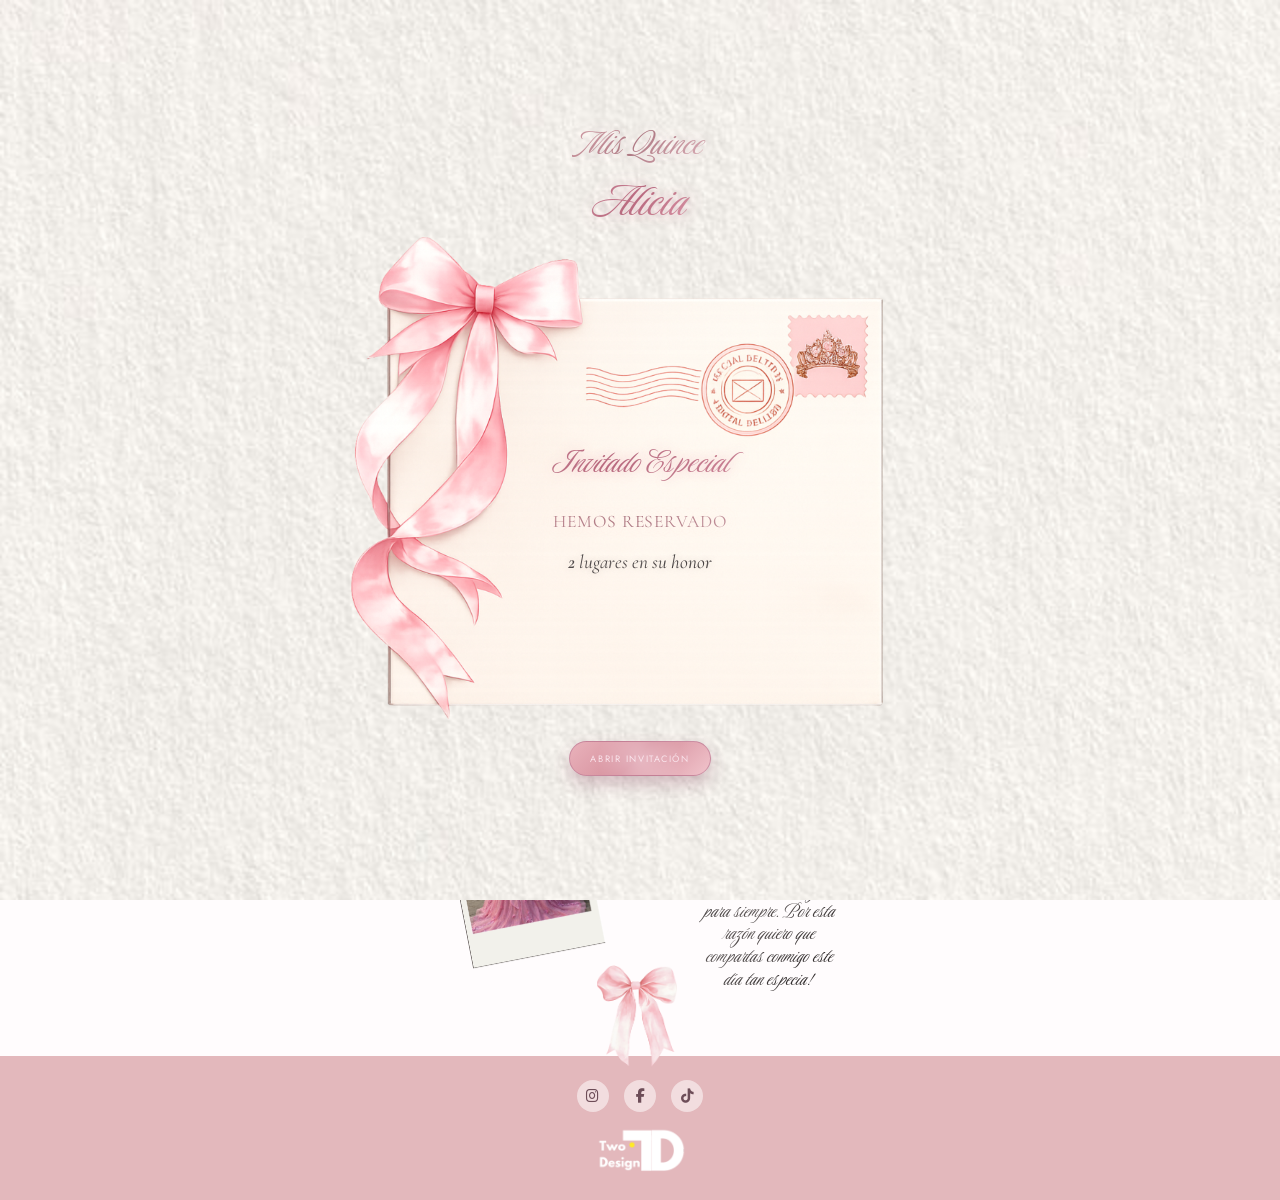
==== index.html @ 8f599be0 "first commit" ====
<!DOCTYPE html>
<html lang="es">
<head>
    <meta charset="UTF-8">
    <meta name="viewport" content="width=device-width, initial-scale=1.0">
    <meta name="author" content="Two Design">
    <title>Alicia | Quinceañera 2026</title>
    <meta property="og:title" content="Alicia | Quinceañera 2026">
    <meta property="og:description" content="Estás invitado a mis XV Años">
    <meta property="og:image" content="https://i.postimg.cc/Lsp1gb0H/XVCOQUETTE.png">
    <meta property="og:type" content="website">
    <link rel="preconnect" href="https://fonts.googleapis.com">
    <link rel="preconnect" href="https://fonts.gstatic.com" crossorigin>
    <link href="https://fonts.googleapis.com/css2?family=Cormorant:ital,wght@0,300;0,400;0,500;0,600;1,300;1,400;1,500&family=Cormorant+Garamond:ital,wght@0,400;1,400&family=Luxurious+Script&family=Libre+Baskerville:ital@0;1&family=Jost:wght@300;400;500&display=swap" rel="stylesheet">
    <link rel="stylesheet" href="https://cdnjs.cloudflare.com/ajax/libs/font-awesome/6.5.2/css/all.min.css" crossorigin="anonymous" referrerpolicy="no-referrer">
    <link rel="stylesheet" href="styles.css">
</head>
<body>
    <section class="portada" id="portada">
        <div class="portada-fondo"></div>
        <div class="portada-contenido">
            <p class="portada-subtitulo portada-subtitulo-superior">Mis Quince</p>
            <h1 class="portada-nombres">Alicia</h1>

            <button class="portada-sobre" id="sobre-abrir" type="button" aria-label="Abrir invitación">
                <img class="portada-sobre-img" src="images/ENVELOPE-COQUETTE.png" alt="Sobre de invitación">
                <span class="portada-sobre-nombre" id="portada-nombre-invitado">Invitado Especial</span>
                <span class="portada-sobre-label">Hemos reservado</span>
                <span class="portada-sobre-lugares"><span id="portada-numero-lugares">2</span> lugares en su honor</span>
            </button>

            <button class="portada-boton" id="btn-abrir">Abrir invitación</button>
        </div>
    </section>

    <main class="invitacion" id="invitacion">
        <section class="hero-invitado" id="hero-invitado">
            <img class="hero-corona" src="images/CORONA.png" alt="Corona decorativa" aria-hidden="true">
            <img class="hero-open-enve" src="images/OPEN-ENVE.png" alt="Sobre abierto decorativo" aria-hidden="true">
            <div class="hero-rectangulo-blanco" aria-hidden="true">
                <img class="hero-mono-rosa" src="images/MONO-ROSA.png" alt="Decoracion rosa" aria-hidden="true">
                <div class="hero-rectangulo-texto" aria-hidden="true">
                    <p class="hero-linea hero-linea-cormorant hero-linea-bendicion">con la bendicion de Dios y de mis amados padres:</p>
                    <p class="hero-linea hero-linea-nombre">Maria Alicia Marroquin &amp; Kelvin Gerardo Anaya</p>
                    <p class="hero-linea hero-linea-cormorant">tenemos el gusto de invitarte a mis</p>
                    <p class="hero-linea hero-linea-quince">Quinceanos</p>
                    <p class="hero-linea hero-linea-cormorant">el 5 de junio</p>
                </div>
            </div>
            <img class="hero-polaroid" src="images/POLAROID.png" alt="Polaroid decorativo" aria-hidden="true">

            <a class="hero-evento-card" href="detalles-del-evento.html" aria-label="Ir a Detalles del Evento">
                <img class="hero-evento-mono" src="images/MONO-ROSA.png" alt="Decoracion rosa" aria-hidden="true">
                <div class="hero-evento-card-texto" aria-hidden="true">
                    <p class="hero-evento-kicker">Click para ver</p>
                    <p class="hero-evento-titulo">Detalles del Evento</p>
                </div>
            </a>

            <a class="hero-deseo-semicirculo" href="buenos-deseos.html" aria-label="Ir a Buenos deseos">
                <img class="hero-mono-rosa-2" src="images/MONO-ROSA-2.png" alt="Decoracion floral" aria-hidden="true">
                <div class="hero-deseo-texto" aria-hidden="true">
                    <p class="hero-deseo-kicker">Click para dejar un</p>
                    <p class="hero-deseo-titulo">Buen deseo</p>
                </div>
            </a>

            <a class="hero-rsvp-circulo" href="rsvp.html" aria-label="Ir a RSVP">
                <img class="hero-rsvp-mono" src="images/MONO-ROSA.png" alt="Decoracion floral" aria-hidden="true">
                <div class="hero-rsvp-texto" aria-hidden="true">
                    <p class="hero-rsvp-kicker">RSVP</p>
                    <p class="hero-rsvp-titulo">Click aquí</p>
                    <p class="hero-rsvp-sub">confirma lo antes posible.</p>
                </div>
            </a>

            <a class="hero-galeria-card" href="galeria.html" aria-label="Ir a Galería">
                <img class="hero-galeria-mono" src="images/MONO-ROSA.png" alt="Decoracion rosa" aria-hidden="true">
                <div class="hero-galeria-texto" aria-hidden="true">
                    <p class="hero-galeria-kicker">Click para ver la</p>
                    <p class="hero-galeria-titulo">Galería</p>
                </div>
            </a>

            <img class="hero-polaroid-2" src="images/POLAROID-2.png" alt="Polaroid decorativo" aria-hidden="true">

            <p class="hero-frase-final" aria-hidden="true">¡Hay momentos inolvidables que se atesoran en el corazón para siempre. Por esta razón quiero que compartas conmigo este día tan especia!</p>

            <img class="hero-mono-centro" src="images/MONO-ROSA.png" alt="Decoracion rosa" aria-hidden="true">
        </section>
    </main>

    <footer class="site-footer" id="footer">
        <div class="site-footer-social" id="social-icons" aria-label="Redes sociales">
            <a href="#" aria-label="Instagram"><i class="fa-brands fa-instagram" aria-hidden="true"></i></a>
            <a href="#" aria-label="Facebook"><i class="fa-brands fa-facebook-f" aria-hidden="true"></i></a>
            <a href="#" aria-label="TikTok"><i class="fa-brands fa-tiktok" aria-hidden="true"></i></a>
        </div>
        <img class="site-footer-logo" src="images/logo.png" alt="Two Design">
    </footer>

    <script src="config.js"></script>
    <script src="database.js"></script>
    <script src="animations-global.js"></script>
    <script src="music-global.js"></script>
    <script src="script.js"></script>
</body>
</html>
---- styles.css ----
/* Capa activa en uso */

@import url("styles.actual.css");
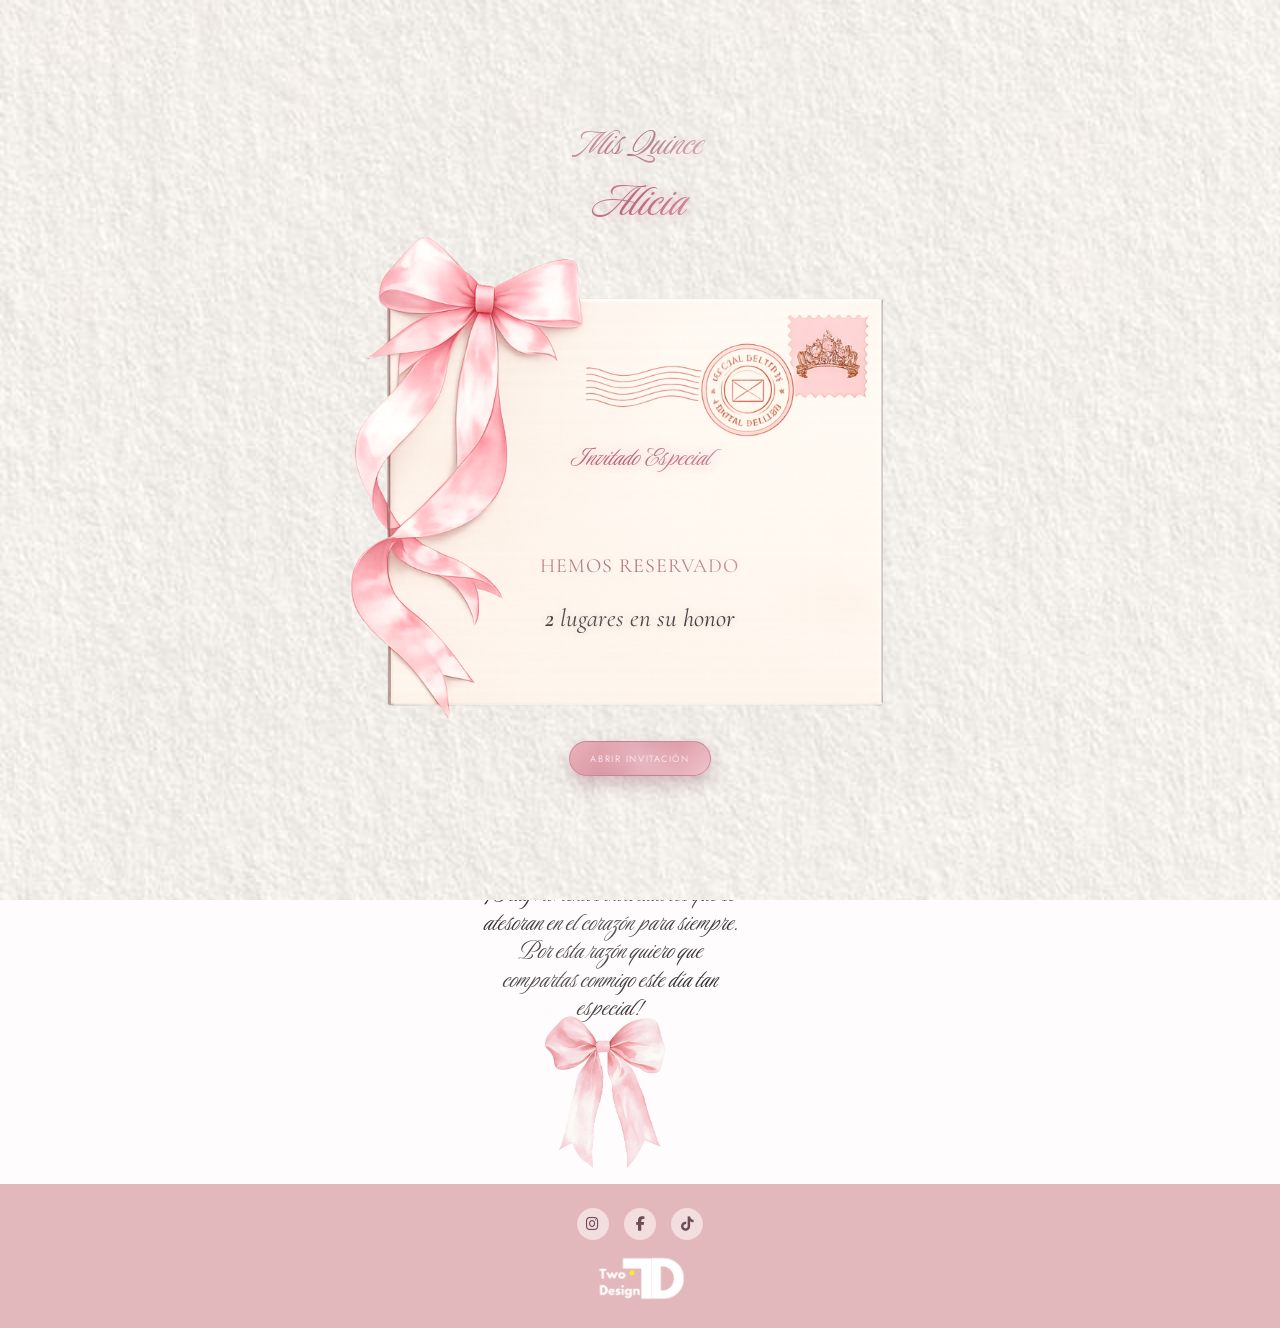
==== commit b508dd21: "cambios" ====
--- a/index.html
+++ b/index.html
@@ -7,7 +7,7 @@
     <title>Alicia | Quinceañera 2026</title>
     <meta property="og:title" content="Alicia | Quinceañera 2026">
     <meta property="og:description" content="Estás invitado a mis XV Años">
-    <meta property="og:image" content="https://i.postimg.cc/Lsp1gb0H/XVCOQUETTE.png">
+    <meta property="og:image" content="https://images.pexels.com/photos/37575273/pexels-photo-37575273.png">
     <meta property="og:type" content="website">
     <link rel="preconnect" href="https://fonts.googleapis.com">
     <link rel="preconnect" href="https://fonts.gstatic.com" crossorigin>
@@ -40,11 +40,11 @@
             <div class="hero-rectangulo-blanco" aria-hidden="true">
                 <img class="hero-mono-rosa" src="images/MONO-ROSA.png" alt="Decoracion rosa" aria-hidden="true">
                 <div class="hero-rectangulo-texto" aria-hidden="true">
-                    <p class="hero-linea hero-linea-cormorant hero-linea-bendicion">con la bendicion de Dios y de mis amados padres:</p>
-                    <p class="hero-linea hero-linea-nombre">Maria Alicia Marroquin &amp; Kelvin Gerardo Anaya</p>
-                    <p class="hero-linea hero-linea-cormorant">tenemos el gusto de invitarte a mis</p>
-                    <p class="hero-linea hero-linea-quince">Quinceanos</p>
-                    <p class="hero-linea hero-linea-cormorant">el 5 de junio</p>
+                    <p class="hero-linea hero-linea-cormorant hero-linea-bendicion">Con la bendición de Dios y de mis amados padres:</p>
+                    <p class="hero-linea hero-linea-nombre">María Alicia Marroquín &amp; Kelvin Gerardo Anaya</p>
+                    <p class="hero-linea hero-linea-cormorant hero-linea-invitacion">Tenemos el gusto de invitarte a mis</p>
+                    <p class="hero-linea hero-linea-quince">Quinceaños</p>
+                    <p class="hero-linea hero-linea-cormorant hero-linea-fecha">5 Junio de 2026</p>
                 </div>
             </div>
             <img class="hero-polaroid" src="images/POLAROID.png" alt="Polaroid decorativo" aria-hidden="true">
@@ -82,9 +82,9 @@
                 </div>
             </a>
 
-            <img class="hero-polaroid-2" src="images/POLAROID-2.png" alt="Polaroid decorativo" aria-hidden="true">
+            <!--<img class="hero-polaroid-2" src="images/POLAROID-2.png" alt="Polaroid decorativo" aria-hidden="true">-->
 
-            <p class="hero-frase-final" aria-hidden="true">¡Hay momentos inolvidables que se atesoran en el corazón para siempre. Por esta razón quiero que compartas conmigo este día tan especia!</p>
+            <p class="hero-frase-final" aria-hidden="true">¡Hay momentos inolvidables que se atesoran en el corazón para siempre. Por esta razón quiero que compartas conmigo este día tan especial!</p>
 
             <img class="hero-mono-centro" src="images/MONO-ROSA.png" alt="Decoracion rosa" aria-hidden="true">
         </section>
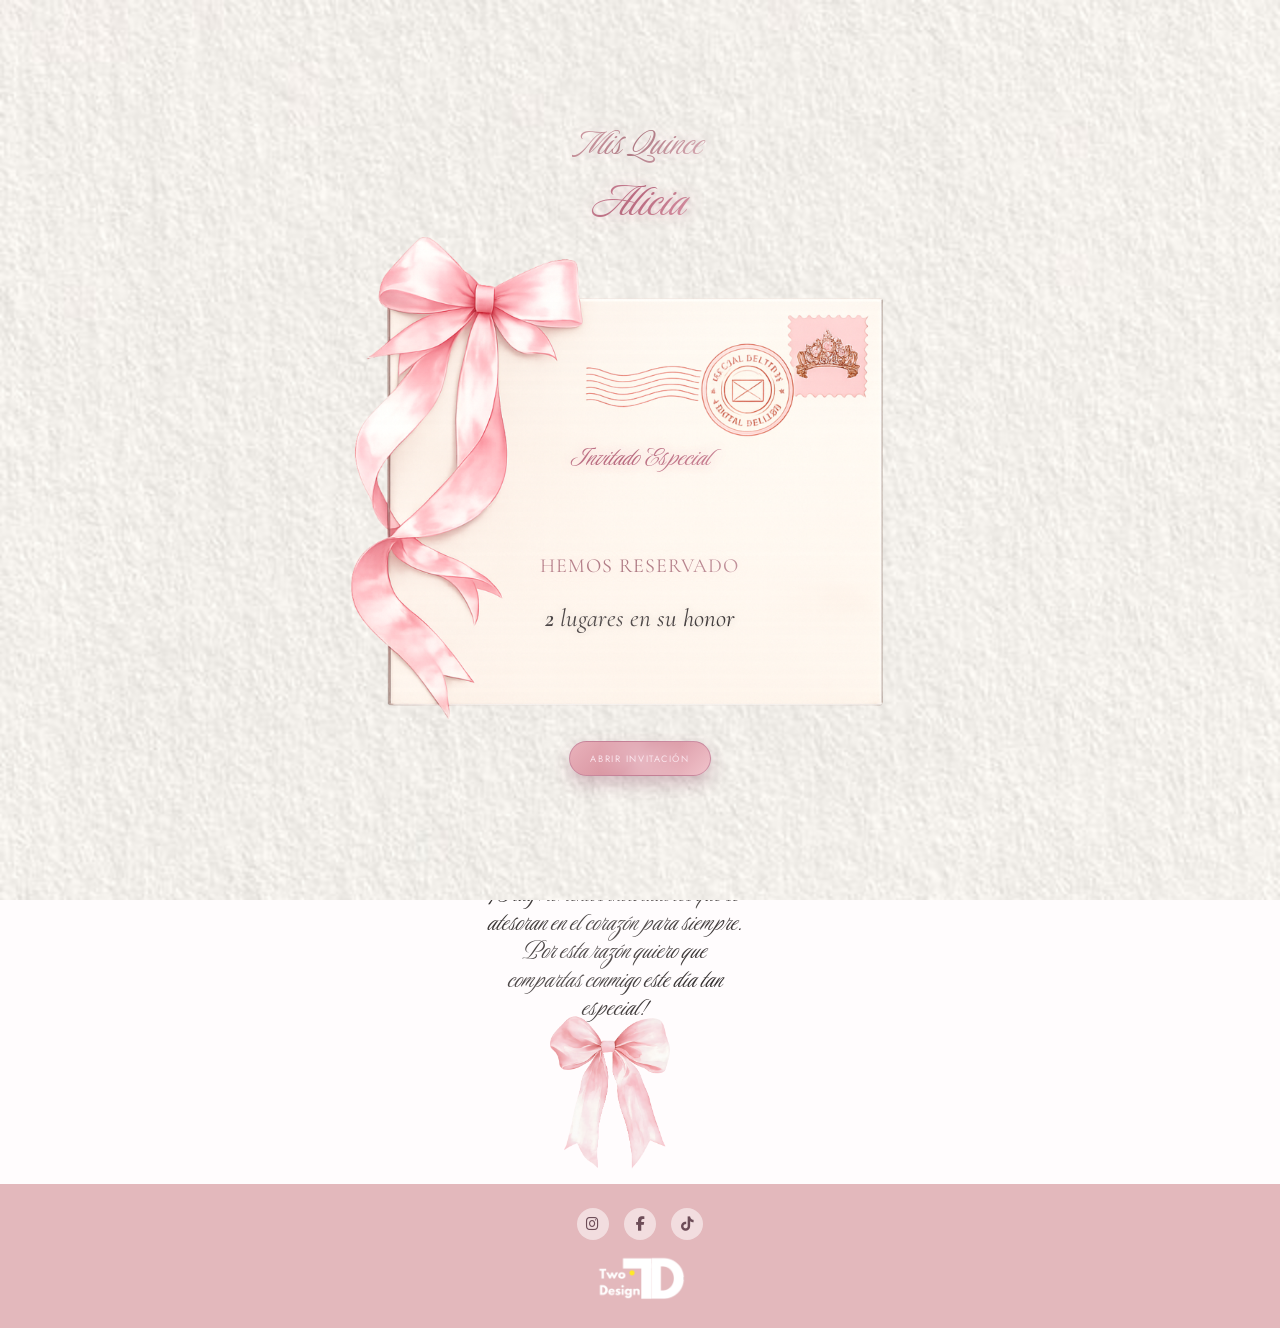
==== commit 79ad9a1c: "fix: mejoras ios-audio-fix toast elegante y música al volver al home" ====
--- a/index.html
+++ b/index.html
@@ -1,19 +1,33 @@
 <!DOCTYPE html>
 <html lang="es">
 <head>
-    <meta charset="UTF-8">
-    <meta name="viewport" content="width=device-width, initial-scale=1.0">
-    <meta name="author" content="Two Design">
-    <title>Alicia | Quinceañera 2026</title>
-    <meta property="og:title" content="Alicia | Quinceañera 2026">
-    <meta property="og:description" content="Estás invitado a mis XV Años">
-    <meta property="og:image" content="https://images.pexels.com/photos/37575273/pexels-photo-37575273.png">
-    <meta property="og:type" content="website">
-    <link rel="preconnect" href="https://fonts.googleapis.com">
-    <link rel="preconnect" href="https://fonts.gstatic.com" crossorigin>
-    <link href="https://fonts.googleapis.com/css2?family=Cormorant:ital,wght@0,300;0,400;0,500;0,600;1,300;1,400;1,500&family=Cormorant+Garamond:ital,wght@0,400;1,400&family=Luxurious+Script&family=Libre+Baskerville:ital@0;1&family=Jost:wght@300;400;500&display=swap" rel="stylesheet">
-    <link rel="stylesheet" href="https://cdnjs.cloudflare.com/ajax/libs/font-awesome/6.5.2/css/all.min.css" crossorigin="anonymous" referrerpolicy="no-referrer">
-    <link rel="stylesheet" href="styles.css">
+  <meta charset="UTF-8">
+  <meta name="viewport" content="width=device-width, initial-scale=1.0">
+  <meta name="author" content="Two Design">
+  <title>Mis Quince Alicia</title>
+  <meta name="description" content="Celebra conmigo mis XV, te esperamos.">
+
+  <!-- Open Graph (WhatsApp, Facebook) -->
+  <meta property="og:title" content="Mis Quince Alicia">
+  <meta property="og:description" content="Celebra conmigo mis XV, te esperamos.">
+  <meta property="og:image" content="https://i.postimg.cc/Hsn2300q/XVALICIA.jpg">
+  <meta property="og:image:type" content="image/jpeg">
+  <meta property="og:image:width" content="1200">
+  <meta property="og:image:height" content="630">
+  <meta property="og:url" content="https://misxvalicia.thetwodesign.com">
+  <meta property="og:type" content="website">
+
+  <!-- Twitter/X -->
+  <meta name="twitter:card" content="summary_large_image">
+  <meta name="twitter:title" content="XV Alicia | Quinceañera 2026">
+  <meta name="twitter:description" content="Celebra conmigo mis XV, te esperamos.">
+  <meta name="twitter:image" content="https://i.postimg.cc/Hsn2300q/XVALICIA.jpg">
+
+  <link rel="preconnect" href="https://fonts.googleapis.com">
+  <link rel="preconnect" href="https://fonts.gstatic.com" crossorigin>
+  <link href="https://fonts.googleapis.com/css2?family=Cormorant:ital,wght@0,300;0,400;0,500;0,600;1,300;1,400;1,500&family=Cormorant+Garamond:ital,wght@0,400;1,400&family=Luxurious+Script&family=Libre+Baskerville:ital@0;1&family=Jost:wght@300;400;500&display=swap" rel="stylesheet">
+  <link rel="stylesheet" href="https://cdnjs.cloudflare.com/ajax/libs/font-awesome/6.5.2/css/all.min.css" crossorigin="anonymous" referrerpolicy="no-referrer">
+  <link rel="stylesheet" href="styles.css">
 </head>
 <body>
     <section class="portada" id="portada">
@@ -104,5 +118,6 @@
     <script src="animations-global.js"></script>
     <script src="music-global.js"></script>
     <script src="script.js"></script>
+    <script src="ios-audio-fix.js"></script>
 </body>
 </html>
